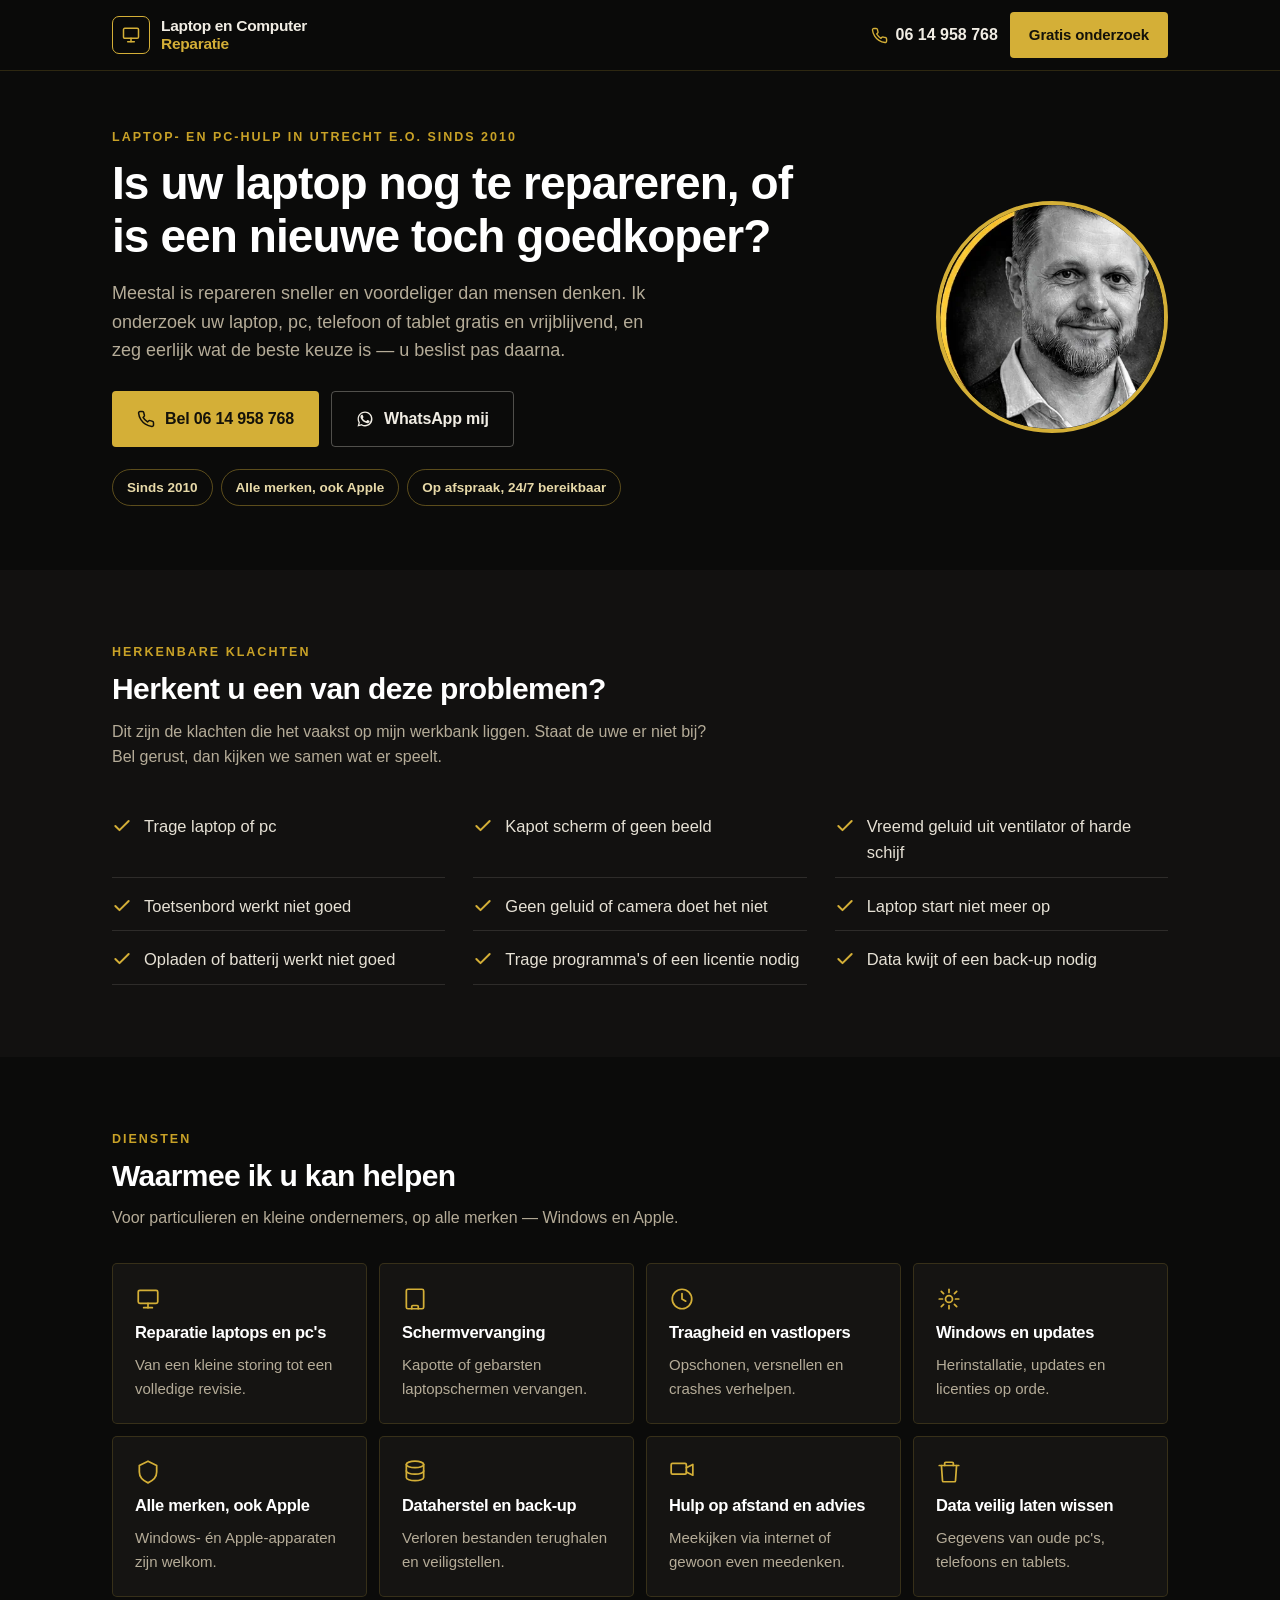
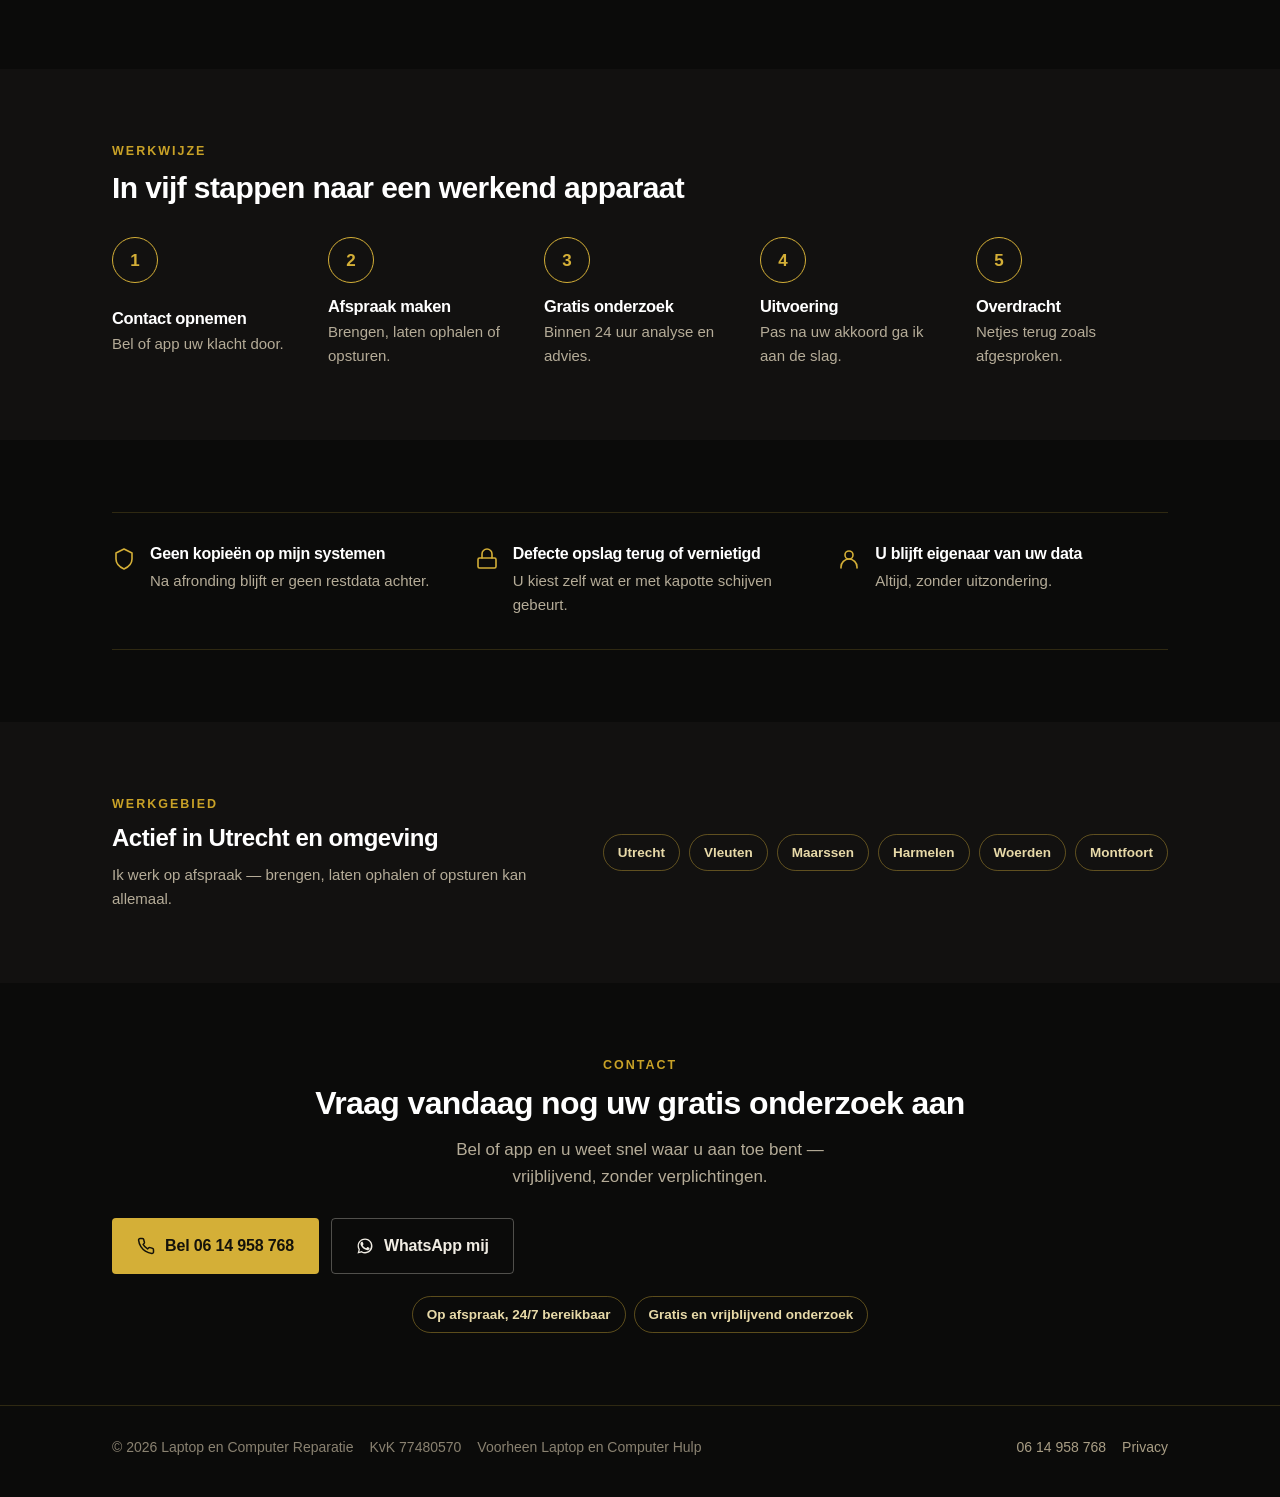
==== index.html @ bbdaa672 "Eerste versie website laptopencomputerreparatie.nl" ====
<!doctype html>
<html lang="nl">
<head>
<meta charset="utf-8">
<meta name="viewport" content="width=device-width, initial-scale=1">

<title>Laptop en Computer Reparatie | Utrecht e.o. — gratis onderzoek</title>
<meta name="description" content="Laptop- en pc-reparatie in Utrecht, Vleuten, Maarssen, Harmelen, Woerden en Montfoort. Gratis en vrijblijvend onderzoek, eerlijk advies vooraf. Alle merken, ook Apple. Sinds 2010. Bel of app 06 14 958 768.">
<link rel="canonical" href="https://laptopencomputerreparatie.nl/">
<meta name="robots" content="index, follow">
<meta name="theme-color" content="#0b0b0a">

<meta property="og:type" content="website">
<meta property="og:locale" content="nl_NL">
<meta property="og:site_name" content="Laptop en Computer Reparatie">
<meta property="og:title" content="Laptop en Computer Reparatie — Utrecht en omgeving">
<meta property="og:description" content="Is uw laptop nog te repareren, of is een nieuwe toch goedkoper? Gratis en vrijblijvend onderzoek, eerlijk advies vooraf. Bel of app 06 14 958 768.">
<meta property="og:url" content="https://laptopencomputerreparatie.nl/">
<meta property="og:image" content="https://laptopencomputerreparatie.nl/assets/og-image.jpg">
<meta property="og:image:width" content="1200">
<meta property="og:image:height" content="630">
<meta name="twitter:card" content="summary_large_image">

<link rel="icon" href="/assets/favicon.svg" type="image/svg+xml">
<link rel="apple-touch-icon" href="/assets/apple-touch-icon.png">
<link rel="stylesheet" href="/css/style.css">
</head>
<body>

<a class="skip" href="#main">Naar de inhoud</a>

<header class="site-header">
  <div class="wrap">
    <a class="brand" href="/" aria-label="Laptop en Computer Reparatie, naar begin van de pagina">
      <span class="brand__mark" aria-hidden="true">
        <svg width="20" height="20" viewBox="0 0 24 24" fill="none" stroke="#d4af37" stroke-width="1.8" stroke-linecap="round" stroke-linejoin="round"><rect x="3" y="4" width="18" height="12" rx="1.5"/><path d="M8 20h8"/><path d="M12 16v4"/></svg>
      </span>
      <span class="brand__name">Laptop en Computer<span>Reparatie</span></span>
    </a>

    <div class="header-actions">
      <a class="header-phone" href="tel:+31614958768">
        <svg width="17" height="17" viewBox="0 0 24 24" fill="none" stroke="#d4af37" stroke-width="2" stroke-linecap="round" stroke-linejoin="round" aria-hidden="true"><path d="M22 16.92v3a2 2 0 0 1-2.18 2 19.79 19.79 0 0 1-8.63-3.07 19.5 19.5 0 0 1-6-6 19.79 19.79 0 0 1-3.07-8.67A2 2 0 0 1 4.11 2h3a2 2 0 0 1 2 1.72c.127.96.361 1.903.7 2.81a2 2 0 0 1-.45 2.11L8.09 9.91a16 16 0 0 0 6 6l1.27-1.27a2 2 0 0 1 2.11-.45c.907.339 1.85.573 2.81.7A2 2 0 0 1 22 16.92z"/></svg>
        06 14 958 768
      </a>
      <a class="btn btn--primary header-cta" href="#contact">Gratis onderzoek</a>
    </div>
  </div>
</header>

<main id="main">

  <!-- HERO -->
  <section class="hero">
    <div class="wrap hero__inner">
      <div class="hero__media">
        <picture>
          <source srcset="/assets/portret.webp" type="image/webp">
          <img class="hero__portrait" src="/assets/portret.jpg" width="232" height="232"
               alt="Murtic, eigenaar van Laptop en Computer Reparatie" loading="eager" decoding="async">
        </picture>
      </div>

      <div class="hero__text">
        <span class="eyebrow">Laptop- en pc-hulp in Utrecht e.o. sinds 2010</span>
        <h1>Is uw laptop nog te repareren, of is een nieuwe toch goedkoper?</h1>
        <p class="hero__lead">
          Meestal is repareren sneller en voordeliger dan mensen denken. Ik onderzoek uw laptop, pc,
          telefoon of tablet gratis en vrijblijvend, en zeg eerlijk wat de beste keuze is — u beslist
          pas daarna.
        </p>

        <div class="hero__actions">
          <a class="btn btn--primary" href="tel:+31614958768">
            <svg width="18" height="18" viewBox="0 0 24 24" fill="none" stroke="#14120a" stroke-width="2" stroke-linecap="round" stroke-linejoin="round" aria-hidden="true"><path d="M22 16.92v3a2 2 0 0 1-2.18 2 19.79 19.79 0 0 1-8.63-3.07 19.5 19.5 0 0 1-6-6 19.79 19.79 0 0 1-3.07-8.67A2 2 0 0 1 4.11 2h3a2 2 0 0 1 2 1.72c.127.96.361 1.903.7 2.81a2 2 0 0 1-.45 2.11L8.09 9.91a16 16 0 0 0 6 6l1.27-1.27a2 2 0 0 1 2.11-.45c.907.339 1.85.573 2.81.7A2 2 0 0 1 22 16.92z"/></svg>
            Bel 06 14 958 768
          </a>
          <a class="btn btn--ghost" href="https://wa.me/31614958768?text=Hallo%2C%20ik%20heb%20een%20vraag%20over%20mijn%20laptop%20of%20pc." rel="noopener">
            <svg width="18" height="18" viewBox="0 0 24 24" fill="currentColor" aria-hidden="true"><path d="M17.47 14.38c-.3-.15-1.76-.87-2.03-.97-.27-.1-.47-.15-.67.15-.2.3-.77.97-.94 1.17-.17.2-.35.22-.65.07-.3-.15-1.26-.46-2.4-1.48-.89-.79-1.49-1.77-1.66-2.07-.17-.3-.02-.46.13-.61.14-.13.3-.35.45-.52.15-.17.2-.3.3-.5.1-.2.05-.37-.02-.52-.08-.15-.67-1.61-.92-2.21-.24-.58-.49-.5-.67-.51h-.57c-.2 0-.52.07-.8.37-.27.3-1.04 1.02-1.04 2.48s1.07 2.88 1.22 3.08c.15.2 2.1 3.2 5.08 4.49.71.3 1.26.49 1.69.63.71.22 1.36.19 1.87.12.57-.09 1.76-.72 2.01-1.41.25-.7.25-1.29.17-1.41-.07-.13-.27-.2-.57-.35z"/><path d="M12.04 2C6.58 2 2.13 6.45 2.13 11.91c0 1.75.46 3.45 1.32 4.95L2 22l5.25-1.38a9.87 9.87 0 0 0 4.79 1.22h.01c5.46 0 9.91-4.45 9.91-9.91C21.96 6.45 17.5 2 12.04 2zm0 18.03h-.01a8.2 8.2 0 0 1-4.18-1.15l-.3-.18-3.11.82.83-3.04-.2-.31a8.17 8.17 0 0 1-1.26-4.36c0-4.54 3.7-8.23 8.24-8.23a8.23 8.23 0 0 1 0 16.45z"/></svg>
            WhatsApp mij
          </a>
        </div>

        <div class="badges">
          <span class="pill">Sinds 2010</span>
          <span class="pill">Alle merken, ook Apple</span>
          <span class="pill">Op afspraak, 24/7 bereikbaar</span>
        </div>
      </div>
    </div>
  </section>

  <!-- KLACHTEN -->
  <section class="section section--alt" id="klachten">
    <div class="wrap">
      <div class="section-head">
        <span class="eyebrow">Herkenbare klachten</span>
        <h2>Herkent u een van deze problemen?</h2>
        <p>Dit zijn de klachten die het vaakst op mijn werkbank liggen. Staat de uwe er niet bij? Bel gerust, dan kijken we samen wat er speelt.</p>
      </div>

      <ul class="checklist">
        <li><svg width="20" height="20" viewBox="0 0 24 24" fill="none" stroke="currentColor" stroke-width="2.4" stroke-linecap="round" stroke-linejoin="round" aria-hidden="true"><polyline points="20 6 9 17 4 12"/></svg>Trage laptop of pc</li>
        <li><svg width="20" height="20" viewBox="0 0 24 24" fill="none" stroke="currentColor" stroke-width="2.4" stroke-linecap="round" stroke-linejoin="round" aria-hidden="true"><polyline points="20 6 9 17 4 12"/></svg>Kapot scherm of geen beeld</li>
        <li><svg width="20" height="20" viewBox="0 0 24 24" fill="none" stroke="currentColor" stroke-width="2.4" stroke-linecap="round" stroke-linejoin="round" aria-hidden="true"><polyline points="20 6 9 17 4 12"/></svg>Vreemd geluid uit ventilator of harde schijf</li>
        <li><svg width="20" height="20" viewBox="0 0 24 24" fill="none" stroke="currentColor" stroke-width="2.4" stroke-linecap="round" stroke-linejoin="round" aria-hidden="true"><polyline points="20 6 9 17 4 12"/></svg>Toetsenbord werkt niet goed</li>
        <li><svg width="20" height="20" viewBox="0 0 24 24" fill="none" stroke="currentColor" stroke-width="2.4" stroke-linecap="round" stroke-linejoin="round" aria-hidden="true"><polyline points="20 6 9 17 4 12"/></svg>Geen geluid of camera doet het niet</li>
        <li><svg width="20" height="20" viewBox="0 0 24 24" fill="none" stroke="currentColor" stroke-width="2.4" stroke-linecap="round" stroke-linejoin="round" aria-hidden="true"><polyline points="20 6 9 17 4 12"/></svg>Laptop start niet meer op</li>
        <li><svg width="20" height="20" viewBox="0 0 24 24" fill="none" stroke="currentColor" stroke-width="2.4" stroke-linecap="round" stroke-linejoin="round" aria-hidden="true"><polyline points="20 6 9 17 4 12"/></svg>Opladen of batterij werkt niet goed</li>
        <li><svg width="20" height="20" viewBox="0 0 24 24" fill="none" stroke="currentColor" stroke-width="2.4" stroke-linecap="round" stroke-linejoin="round" aria-hidden="true"><polyline points="20 6 9 17 4 12"/></svg>Trage programma's of een licentie nodig</li>
        <li><svg width="20" height="20" viewBox="0 0 24 24" fill="none" stroke="currentColor" stroke-width="2.4" stroke-linecap="round" stroke-linejoin="round" aria-hidden="true"><polyline points="20 6 9 17 4 12"/></svg>Data kwijt of een back-up nodig</li>
      </ul>
    </div>
  </section>

  <!-- DIENSTEN -->
  <section class="section" id="diensten">
    <div class="wrap">
      <div class="section-head">
        <span class="eyebrow">Diensten</span>
        <h2>Waarmee ik u kan helpen</h2>
        <p>Voor particulieren en kleine ondernemers, op alle merken — Windows en Apple.</p>
      </div>

      <div class="cards">
        <article class="card">
          <svg width="26" height="26" viewBox="0 0 24 24" fill="none" stroke="currentColor" stroke-width="1.6" stroke-linecap="round" stroke-linejoin="round" aria-hidden="true"><rect x="3" y="4" width="18" height="12" rx="1.5"/><path d="M8 20h8"/><path d="M12 16v4"/></svg>
          <h3>Reparatie laptops en pc's</h3>
          <p>Van een kleine storing tot een volledige revisie.</p>
        </article>

        <article class="card">
          <svg width="26" height="26" viewBox="0 0 24 24" fill="none" stroke="currentColor" stroke-width="1.6" stroke-linecap="round" stroke-linejoin="round" aria-hidden="true"><rect x="4" y="3" width="16" height="18" rx="1.5"/><path d="M9 21v-2a1 1 0 0 1 1-1h4a1 1 0 0 1 1 1v2"/></svg>
          <h3>Schermvervanging</h3>
          <p>Kapotte of gebarsten laptopschermen vervangen.</p>
        </article>

        <article class="card">
          <svg width="26" height="26" viewBox="0 0 24 24" fill="none" stroke="currentColor" stroke-width="1.6" stroke-linecap="round" stroke-linejoin="round" aria-hidden="true"><circle cx="12" cy="12" r="9"/><polyline points="12 7 12 12 15.5 14"/></svg>
          <h3>Traagheid en vastlopers</h3>
          <p>Opschonen, versnellen en crashes verhelpen.</p>
        </article>

        <article class="card">
          <svg width="26" height="26" viewBox="0 0 24 24" fill="none" stroke="currentColor" stroke-width="1.6" stroke-linecap="round" stroke-linejoin="round" aria-hidden="true"><path d="M12 3v3"/><path d="M12 18v3"/><path d="M4.9 4.9 7 7"/><path d="m17 17 2.1 2.1"/><path d="M3 12h3"/><path d="M18 12h3"/><path d="M4.9 19.1 7 17"/><path d="m17 7 2.1-2.1"/><circle cx="12" cy="12" r="3.2"/></svg>
          <h3>Windows en updates</h3>
          <p>Herinstallatie, updates en licenties op orde.</p>
        </article>

        <article class="card">
          <svg width="26" height="26" viewBox="0 0 24 24" fill="none" stroke="currentColor" stroke-width="1.6" stroke-linecap="round" stroke-linejoin="round" aria-hidden="true"><path d="M12 2l8 4v6c0 5-3.5 8-8 10-4.5-2-8-5-8-10V6l8-4z"/></svg>
          <h3>Alle merken, ook Apple</h3>
          <p>Windows- én Apple-apparaten zijn welkom.</p>
        </article>

        <article class="card">
          <svg width="26" height="26" viewBox="0 0 24 24" fill="none" stroke="currentColor" stroke-width="1.6" stroke-linecap="round" stroke-linejoin="round" aria-hidden="true"><ellipse cx="12" cy="5" rx="8" ry="3"/><path d="M4 5v6c0 1.66 3.58 3 8 3s8-1.34 8-3V5"/><path d="M4 11v6c0 1.66 3.58 3 8 3s8-1.34 8-3v-6"/></svg>
          <h3>Dataherstel en back-up</h3>
          <p>Verloren bestanden terughalen en veiligstellen.</p>
        </article>

        <article class="card">
          <svg width="26" height="26" viewBox="0 0 24 24" fill="none" stroke="currentColor" stroke-width="1.6" stroke-linecap="round" stroke-linejoin="round" aria-hidden="true"><rect x="2" y="4" width="14" height="10" rx="1.2"/><path d="m16 8 6-3v10l-6-3"/></svg>
          <h3>Hulp op afstand en advies</h3>
          <p>Meekijken via internet of gewoon even meedenken.</p>
        </article>

        <article class="card">
          <svg width="26" height="26" viewBox="0 0 24 24" fill="none" stroke="currentColor" stroke-width="1.6" stroke-linecap="round" stroke-linejoin="round" aria-hidden="true"><path d="M3 6h18"/><path d="M8 6V4a1 1 0 0 1 1-1h6a1 1 0 0 1 1 1v2"/><path d="m19 6-1 14a1 1 0 0 1-1 1H7a1 1 0 0 1-1-1L5 6"/></svg>
          <h3>Data veilig laten wissen</h3>
          <p>Gegevens van oude pc's, telefoons en tablets.</p>
        </article>
      </div>
    </div>
  </section>

  <!-- WERKWIJZE -->
  <section class="section section--alt" id="werkwijze">
    <div class="wrap">
      <div class="section-head">
        <span class="eyebrow">Werkwijze</span>
        <h2>In vijf stappen naar een werkend apparaat</h2>
      </div>

      <ol class="steps">
        <li><div><h3>Contact opnemen</h3><p>Bel of app uw klacht door.</p></div></li>
        <li><div><h3>Afspraak maken</h3><p>Brengen, laten ophalen of opsturen.</p></div></li>
        <li><div><h3>Gratis onderzoek</h3><p>Binnen 24 uur analyse en advies.</p></div></li>
        <li><div><h3>Uitvoering</h3><p>Pas na uw akkoord ga ik aan de slag.</p></div></li>
        <li><div><h3>Overdracht</h3><p>Netjes terug zoals afgesproken.</p></div></li>
      </ol>
    </div>
  </section>

  <!-- VERTROUWEN -->
  <section class="section" id="data">
    <div class="wrap">
      <div class="trust">
        <div class="trust__item">
          <svg width="24" height="24" viewBox="0 0 24 24" fill="none" stroke="currentColor" stroke-width="1.6" stroke-linecap="round" stroke-linejoin="round" aria-hidden="true"><path d="M12 2l8 4v6c0 5-3.5 8-8 10-4.5-2-8-5-8-10V6l8-4z"/></svg>
          <div>
            <h3>Geen kopieën op mijn systemen</h3>
            <p>Na afronding blijft er geen restdata achter.</p>
          </div>
        </div>

        <div class="trust__item">
          <svg width="24" height="24" viewBox="0 0 24 24" fill="none" stroke="currentColor" stroke-width="1.6" stroke-linecap="round" stroke-linejoin="round" aria-hidden="true"><rect x="3" y="11" width="18" height="10" rx="1.5"/><path d="M7 11V7a5 5 0 0 1 10 0v4"/></svg>
          <div>
            <h3>Defecte opslag terug of vernietigd</h3>
            <p>U kiest zelf wat er met kapotte schijven gebeurt.</p>
          </div>
        </div>

        <div class="trust__item">
          <svg width="24" height="24" viewBox="0 0 24 24" fill="none" stroke="currentColor" stroke-width="1.6" stroke-linecap="round" stroke-linejoin="round" aria-hidden="true"><circle cx="12" cy="8" r="4"/><path d="M4 21v-1a8 8 0 0 1 16 0v1"/></svg>
          <div>
            <h3>U blijft eigenaar van uw data</h3>
            <p>Altijd, zonder uitzondering.</p>
          </div>
        </div>
      </div>
    </div>
  </section>

  <!-- WERKGEBIED -->
  <section class="section section--alt" id="werkgebied">
    <div class="wrap area">
      <div class="area__text">
        <span class="eyebrow">Werkgebied</span>
        <h2 style="font-size:24px">Actief in Utrecht en omgeving</h2>
        <p class="area__note" style="margin-top:12px">Ik werk op afspraak — brengen, laten ophalen of opsturen kan allemaal.</p>
      </div>
      <div class="area__pills">
        <span class="pill">Utrecht</span>
        <span class="pill">Vleuten</span>
        <span class="pill">Maarssen</span>
        <span class="pill">Harmelen</span>
        <span class="pill">Woerden</span>
        <span class="pill">Montfoort</span>
      </div>
    </div>
  </section>

  <!-- CONTACT -->
  <section class="section contact" id="contact">
    <div class="wrap">
      <span class="eyebrow">Contact</span>
      <h2>Vraag vandaag nog uw gratis onderzoek aan</h2>
      <p>Bel of app en u weet snel waar u aan toe bent — vrijblijvend, zonder verplichtingen.</p>

      <div class="contact__actions">
        <a class="btn btn--primary" href="tel:+31614958768">
          <svg width="18" height="18" viewBox="0 0 24 24" fill="none" stroke="#14120a" stroke-width="2" stroke-linecap="round" stroke-linejoin="round" aria-hidden="true"><path d="M22 16.92v3a2 2 0 0 1-2.18 2 19.79 19.79 0 0 1-8.63-3.07 19.5 19.5 0 0 1-6-6 19.79 19.79 0 0 1-3.07-8.67A2 2 0 0 1 4.11 2h3a2 2 0 0 1 2 1.72c.127.96.361 1.903.7 2.81a2 2 0 0 1-.45 2.11L8.09 9.91a16 16 0 0 0 6 6l1.27-1.27a2 2 0 0 1 2.11-.45c.907.339 1.85.573 2.81.7A2 2 0 0 1 22 16.92z"/></svg>
          Bel 06 14 958 768
        </a>
        <a class="btn btn--ghost" href="https://wa.me/31614958768?text=Hallo%2C%20ik%20heb%20een%20vraag%20over%20mijn%20laptop%20of%20pc." rel="noopener">
          <svg width="18" height="18" viewBox="0 0 24 24" fill="currentColor" aria-hidden="true"><path d="M17.47 14.38c-.3-.15-1.76-.87-2.03-.97-.27-.1-.47-.15-.67.15-.2.3-.77.97-.94 1.17-.17.2-.35.22-.65.07-.3-.15-1.26-.46-2.4-1.48-.89-.79-1.49-1.77-1.66-2.07-.17-.3-.02-.46.13-.61.14-.13.3-.35.45-.52.15-.17.2-.3.3-.5.1-.2.05-.37-.02-.52-.08-.15-.67-1.61-.92-2.21-.24-.58-.49-.5-.67-.51h-.57c-.2 0-.52.07-.8.37-.27.3-1.04 1.02-1.04 2.48s1.07 2.88 1.22 3.08c.15.2 2.1 3.2 5.08 4.49.71.3 1.26.49 1.69.63.71.22 1.36.19 1.87.12.57-.09 1.76-.72 2.01-1.41.25-.7.25-1.29.17-1.41-.07-.13-.27-.2-.57-.35z"/><path d="M12.04 2C6.58 2 2.13 6.45 2.13 11.91c0 1.75.46 3.45 1.32 4.95L2 22l5.25-1.38a9.87 9.87 0 0 0 4.79 1.22h.01c5.46 0 9.91-4.45 9.91-9.91C21.96 6.45 17.5 2 12.04 2zm0 18.03h-.01a8.2 8.2 0 0 1-4.18-1.15l-.3-.18-3.11.82.83-3.04-.2-.31a8.17 8.17 0 0 1-1.26-4.36c0-4.54 3.7-8.23 8.24-8.23a8.23 8.23 0 0 1 0 16.45z"/></svg>
          WhatsApp mij
        </a>
      </div>

      <div class="badges">
        <span class="pill">Op afspraak, 24/7 bereikbaar</span>
        <span class="pill">Gratis en vrijblijvend onderzoek</span>
      </div>
    </div>
  </section>

</main>

<footer class="site-footer">
  <div class="wrap">
    <div class="site-footer__legal">
      <span>&copy; <span id="jaar">2026</span> Laptop en Computer Reparatie</span>
      <span>KvK 77480570</span>
      <span>Voorheen Laptop en Computer Hulp</span>
    </div>
    <div class="site-footer__legal">
      <a href="tel:+31614958768">06 14 958 768</a>
      <a href="/privacy.html">Privacy</a>
    </div>
  </div>
</footer>

<script type="application/ld+json">
{
  "@context": "https://schema.org",
  "@type": "LocalBusiness",
  "@id": "https://laptopencomputerreparatie.nl/#business",
  "name": "Laptop en Computer Reparatie",
  "alternateName": "Laptop en Computer Hulp",
  "description": "Reparatie van laptops, pc's, telefoons en tablets in Utrecht en omgeving. Gratis en vrijblijvend onderzoek met eerlijk advies vooraf. Alle merken, ook Apple.",
  "url": "https://laptopencomputerreparatie.nl/",
  "telephone": "+31614958768",
  "image": "https://laptopencomputerreparatie.nl/assets/og-image.jpg",
  "foundingDate": "2010",
  "priceRange": "$$",
  "address": {
    "@type": "PostalAddress",
    "addressLocality": "Vleuten",
    "addressRegion": "Utrecht",
    "addressCountry": "NL"
  },
  "areaServed": [
    { "@type": "City", "name": "Utrecht" },
    { "@type": "City", "name": "Vleuten" },
    { "@type": "City", "name": "Maarssen" },
    { "@type": "City", "name": "Harmelen" },
    { "@type": "City", "name": "Woerden" },
    { "@type": "City", "name": "Montfoort" }
  ],
  "openingHoursSpecification": [{
    "@type": "OpeningHoursSpecification",
    "dayOfWeek": ["Monday","Tuesday","Wednesday","Thursday","Friday","Saturday","Sunday"],
    "opens": "00:00",
    "closes": "23:59",
    "description": "Telefonisch 24/7 bereikbaar, reparaties op afspraak"
  }],
  "makesOffer": [
    { "@type": "Offer", "itemOffered": { "@type": "Service", "name": "Laptop- en pc-reparatie" } },
    { "@type": "Offer", "itemOffered": { "@type": "Service", "name": "Schermvervanging" } },
    { "@type": "Offer", "itemOffered": { "@type": "Service", "name": "Dataherstel en back-up" } },
    { "@type": "Offer", "itemOffered": { "@type": "Service", "name": "Windows herinstallatie en updates" } },
    { "@type": "Offer", "itemOffered": { "@type": "Service", "name": "Hulp op afstand" } }
  ]
}
</script>

<script>
  document.getElementById('jaar').textContent = new Date().getFullYear();
</script>

</body>
</html>
---- css/style.css ----
/* Laptop en Computer Reparatie — stylesheet
   Kleuren en typografie volgen het goedgekeurde ontwerp (zwart/goud).
   Geen externe bestanden: lettertypen komen van het besturingssysteem. */

:root {
  --bg: #0b0b0a;
  --bg-alt: #121110;
  --card: #151412;
  --gold: #d4af37;
  --gold-soft: #e2c25a;
  --gold-dim: #c9a227;
  --text: #f1ede4;
  --muted: #b5ac98;
  --line: rgba(212, 175, 55, 0.18);
  --line-soft: rgba(241, 237, 228, 0.12);

  --font-head: "Segoe UI", -apple-system, BlinkMacSystemFont, Roboto, "Helvetica Neue", Arial, sans-serif;
  --font-body: "Segoe UI", -apple-system, BlinkMacSystemFont, Roboto, "Helvetica Neue", Arial, sans-serif;

  --wrap: 1120px;
  --gutter: 20px;
}

* { box-sizing: border-box; }

html { scroll-behavior: smooth; }

@media (prefers-reduced-motion: reduce) {
  html { scroll-behavior: auto; }
  *, *::before, *::after { animation-duration: .01ms !important; transition-duration: .01ms !important; }
}

body {
  margin: 0;
  background: var(--bg);
  color: var(--text);
  font-family: var(--font-body);
  font-size: 17px;
  line-height: 1.6;
  -webkit-font-smoothing: antialiased;
  text-rendering: optimizeLegibility;
}

h1, h2, h3 {
  font-family: var(--font-head);
  margin: 0;
  line-height: 1.15;
  letter-spacing: -0.02em;
  font-weight: 700;
  color: #fff;
  text-wrap: balance;
}

p { margin: 0; }
img { max-width: 100%; display: block; }

a { color: var(--gold-soft); text-decoration: none; }
a:hover { color: var(--gold); text-decoration: underline; }

:focus-visible {
  outline: 3px solid var(--gold-soft);
  outline-offset: 3px;
  border-radius: 2px;
}

.skip {
  position: absolute;
  left: -9999px;
  top: 0;
  background: var(--gold);
  color: #14120a;
  padding: 12px 20px;
  font-weight: 700;
  z-index: 100;
}
.skip:focus { left: 0; text-decoration: none; }

.wrap {
  width: 100%;
  max-width: var(--wrap);
  margin: 0 auto;
  padding: 0 var(--gutter);
}

.section { padding: 56px 0; }
.section--alt { background: var(--bg-alt); }

.eyebrow {
  font-size: 12.5px;
  font-weight: 700;
  letter-spacing: 0.16em;
  text-transform: uppercase;
  color: var(--gold-dim);
  margin: 0 0 10px;
  display: block;
}

.section-head { max-width: 620px; margin-bottom: 32px; }
.section-head h2 { font-size: 26px; }
.section-head p { color: var(--muted); margin-top: 12px; font-size: 16px; }

/* ---------- Buttons ---------- */

.btn {
  display: inline-flex;
  align-items: center;
  justify-content: center;
  gap: 10px;
  min-height: 52px;
  padding: 14px 24px;
  border-radius: 4px;
  font-family: var(--font-head);
  font-weight: 700;
  font-size: 16px;
  letter-spacing: -0.01em;
  border: 1.5px solid transparent;
  cursor: pointer;
  transition: background-color .15s ease, border-color .15s ease, color .15s ease;
  text-align: center;
}
.btn:hover { text-decoration: none; }

.btn--primary { background: var(--gold); color: #14120a; }
.btn--primary:hover { background: var(--gold-soft); color: #14120a; }

.btn--ghost { background: transparent; color: var(--text); border-color: rgba(241, 237, 228, 0.3); }
.btn--ghost:hover { border-color: var(--gold); color: var(--gold-soft); }

.btn svg { flex-shrink: 0; }

/* ---------- Header ---------- */

.site-header {
  position: sticky;
  top: 0;
  z-index: 20;
  background: rgba(11, 11, 10, 0.94);
  backdrop-filter: blur(8px);
  -webkit-backdrop-filter: blur(8px);
  border-bottom: 1px solid var(--line);
}

.site-header .wrap {
  display: flex;
  align-items: center;
  justify-content: space-between;
  gap: 16px;
  padding-top: 12px;
  padding-bottom: 12px;
}

.brand { display: flex; align-items: center; gap: 11px; min-width: 0; }
.brand:hover { text-decoration: none; }

.brand__mark {
  width: 38px;
  height: 38px;
  border-radius: 7px;
  border: 1.5px solid var(--gold);
  display: grid;
  place-items: center;
  flex-shrink: 0;
}

.brand__name {
  font-family: var(--font-head);
  font-weight: 700;
  font-size: 15.5px;
  line-height: 1.15;
  color: var(--text);
  letter-spacing: -0.02em;
}
.brand__name span { color: var(--gold); display: block; }

.header-actions { display: flex; align-items: center; gap: 12px; }

.header-phone {
  display: none;
  align-items: center;
  gap: 8px;
  font-family: var(--font-head);
  font-weight: 700;
  font-size: 16px;
  color: var(--text);
  white-space: nowrap;
}
.header-phone:hover { color: var(--gold-soft); text-decoration: none; }

.header-cta { display: inline-flex; min-height: 44px; padding: 10px 18px; font-size: 15px; }

/* ---------- Hero ---------- */

.hero { padding: 40px 0 48px; }
.hero__inner { display: flex; flex-direction: column; gap: 28px; }

.hero__portrait {
  width: 132px;
  height: 132px;
  border-radius: 50%;
  border: 3px solid var(--gold);
  object-fit: cover;
  background: #000;
}

.hero h1 { font-size: 30px; margin-bottom: 16px; }
.hero__lead { color: var(--muted); font-size: 17px; max-width: 54ch; }

.hero__actions {
  display: flex;
  flex-direction: column;
  gap: 12px;
  margin-top: 26px;
}

.badges { display: flex; flex-wrap: wrap; gap: 8px; margin-top: 22px; }

.pill {
  display: inline-flex;
  align-items: center;
  gap: 7px;
  padding: 7px 14px;
  border-radius: 999px;
  border: 1px solid rgba(212, 175, 55, 0.4);
  font-size: 13.5px;
  font-weight: 600;
  color: #e7d9a8;
  white-space: nowrap;
}

/* ---------- Checklist ---------- */

.checklist {
  list-style: none;
  margin: 0;
  padding: 0;
  display: grid;
  gap: 4px;
  grid-template-columns: 1fr;
}

.checklist li {
  display: flex;
  align-items: flex-start;
  gap: 12px;
  padding: 11px 0;
  font-size: 16.5px;
  color: #e6e1d5;
  border-bottom: 1px solid var(--line-soft);
}
.checklist li:last-child { border-bottom: 0; }
.checklist svg { flex-shrink: 0; margin-top: 3px; color: var(--gold); }

/* ---------- Cards ---------- */

.cards {
  display: grid;
  grid-template-columns: 1fr;
  gap: 12px;
}

.card {
  background: var(--card);
  border: 1px solid var(--line);
  border-radius: 5px;
  padding: 22px;
  display: flex;
  flex-direction: column;
  gap: 11px;
}
.card svg { color: var(--gold); }
.card h3 { font-size: 16.5px; }
.card p { font-size: 15px; color: var(--muted); }

/* ---------- Stappen ---------- */

.steps {
  list-style: none;
  counter-reset: step;
  margin: 0;
  padding: 0;
  display: grid;
  grid-template-columns: 1fr;
  gap: 22px;
}

.steps li {
  display: grid;
  grid-template-columns: 44px 1fr;
  gap: 16px;
  align-items: start;
}

.steps li::before {
  counter-increment: step;
  content: counter(step);
  width: 44px;
  height: 44px;
  border-radius: 50%;
  border: 1.5px solid var(--gold);
  color: var(--gold);
  font-family: var(--font-head);
  font-weight: 700;
  font-size: 17px;
  display: grid;
  place-items: center;
}

.steps h3 { font-size: 16.5px; margin-bottom: 4px; }
.steps p { font-size: 15px; color: var(--muted); }

/* ---------- Vertrouwen ---------- */

.trust {
  border-top: 1px solid var(--line);
  border-bottom: 1px solid var(--line);
  padding: 32px 0;
  display: grid;
  grid-template-columns: 1fr;
  gap: 26px;
}

.trust__item { display: flex; gap: 14px; align-items: flex-start; }
.trust__item svg { flex-shrink: 0; color: var(--gold); margin-top: 2px; }
.trust__item h3 { font-size: 16px; margin-bottom: 5px; }
.trust__item p { font-size: 15px; color: var(--muted); }

/* ---------- Werkgebied ---------- */

.area { display: flex; flex-direction: column; gap: 22px; }
.area__pills { display: flex; flex-wrap: wrap; gap: 9px; }
.area__note { color: var(--muted); font-size: 15px; }

/* ---------- Contact ---------- */

.contact { text-align: center; }
.contact h2 { font-size: 27px; margin-bottom: 14px; }
.contact p { color: var(--muted); margin: 0 auto; max-width: 46ch; }

.contact__actions {
  display: flex;
  flex-direction: column;
  gap: 12px;
  margin: 28px 0 22px;
}

.contact .badges { justify-content: center; }

/* ---------- Footer ---------- */

.site-footer {
  border-top: 1px solid var(--line);
  padding: 26px 0 34px;
  font-size: 14px;
  color: #8a8271;
}

.site-footer .wrap { display: flex; flex-direction: column; gap: 10px; }
.site-footer a { color: #a99e85; display: inline-block; padding: 4px 0; }
.site-footer a:hover { color: var(--gold-soft); }
.site-footer__legal { display: flex; flex-wrap: wrap; align-items: center; gap: 2px 16px; }

/* ---------- Tekstpagina's (privacy, 404) ---------- */

.prose { max-width: 68ch; padding: 48px 0 64px; }
.prose h1 { font-size: 28px; margin-bottom: 20px; }
.prose h2 { font-size: 19px; margin: 32px 0 10px; }
.prose p, .prose li { color: var(--muted); font-size: 16px; }
.prose ul { padding-left: 20px; }
.prose li { margin-bottom: 6px; }

/* ---------- Responsive ---------- */

@media (min-width: 560px) {
  .hero__actions, .contact__actions { flex-direction: row; flex-wrap: wrap; }
  .hero__actions .btn, .contact__actions .btn { flex: 0 0 auto; }
  .checklist { grid-template-columns: repeat(2, minmax(0, 1fr)); column-gap: 28px; }
  .cards { grid-template-columns: repeat(2, minmax(0, 1fr)); }
}

@media (min-width: 720px) {
  :root { --gutter: 32px; }
  body { font-size: 17px; }
  .section { padding: 72px 0; }
  .hero { padding: 56px 0 64px; }
  .hero h1 { font-size: 40px; }
  .hero__lead { font-size: 18px; }
  .section-head h2 { font-size: 30px; }
  .contact h2 { font-size: 32px; }
  .header-phone { display: inline-flex; }
  .trust { grid-template-columns: repeat(3, minmax(0, 1fr)); gap: 32px; }
  .steps { grid-template-columns: repeat(2, minmax(0, 1fr)); gap: 28px 32px; }
  .site-footer .wrap { flex-direction: row; justify-content: space-between; align-items: center; }
  .area { flex-direction: row; align-items: center; justify-content: space-between; gap: 40px; }
  .area__text { max-width: 420px; }
}

@media (min-width: 980px) {
  .hero__inner {
    flex-direction: row-reverse;
    align-items: center;
    gap: 56px;
  }
  .hero__media { flex: 0 0 auto; }
  .hero__portrait { width: 232px; height: 232px; border-width: 4px; }
  .hero h1 { font-size: 46px; }
  .checklist { grid-template-columns: repeat(3, minmax(0, 1fr)); }
  .cards { grid-template-columns: repeat(4, minmax(0, 1fr)); }
  .steps { grid-template-columns: repeat(5, minmax(0, 1fr)); gap: 24px; }
  .steps li { grid-template-columns: 1fr; gap: 14px; }
}

/* ---------- Print ---------- */

@media print {
  .site-header, .hero__actions, .contact__actions, .skip { display: none; }
  body { background: #fff; color: #000; }
  h1, h2, h3 { color: #000; }
}
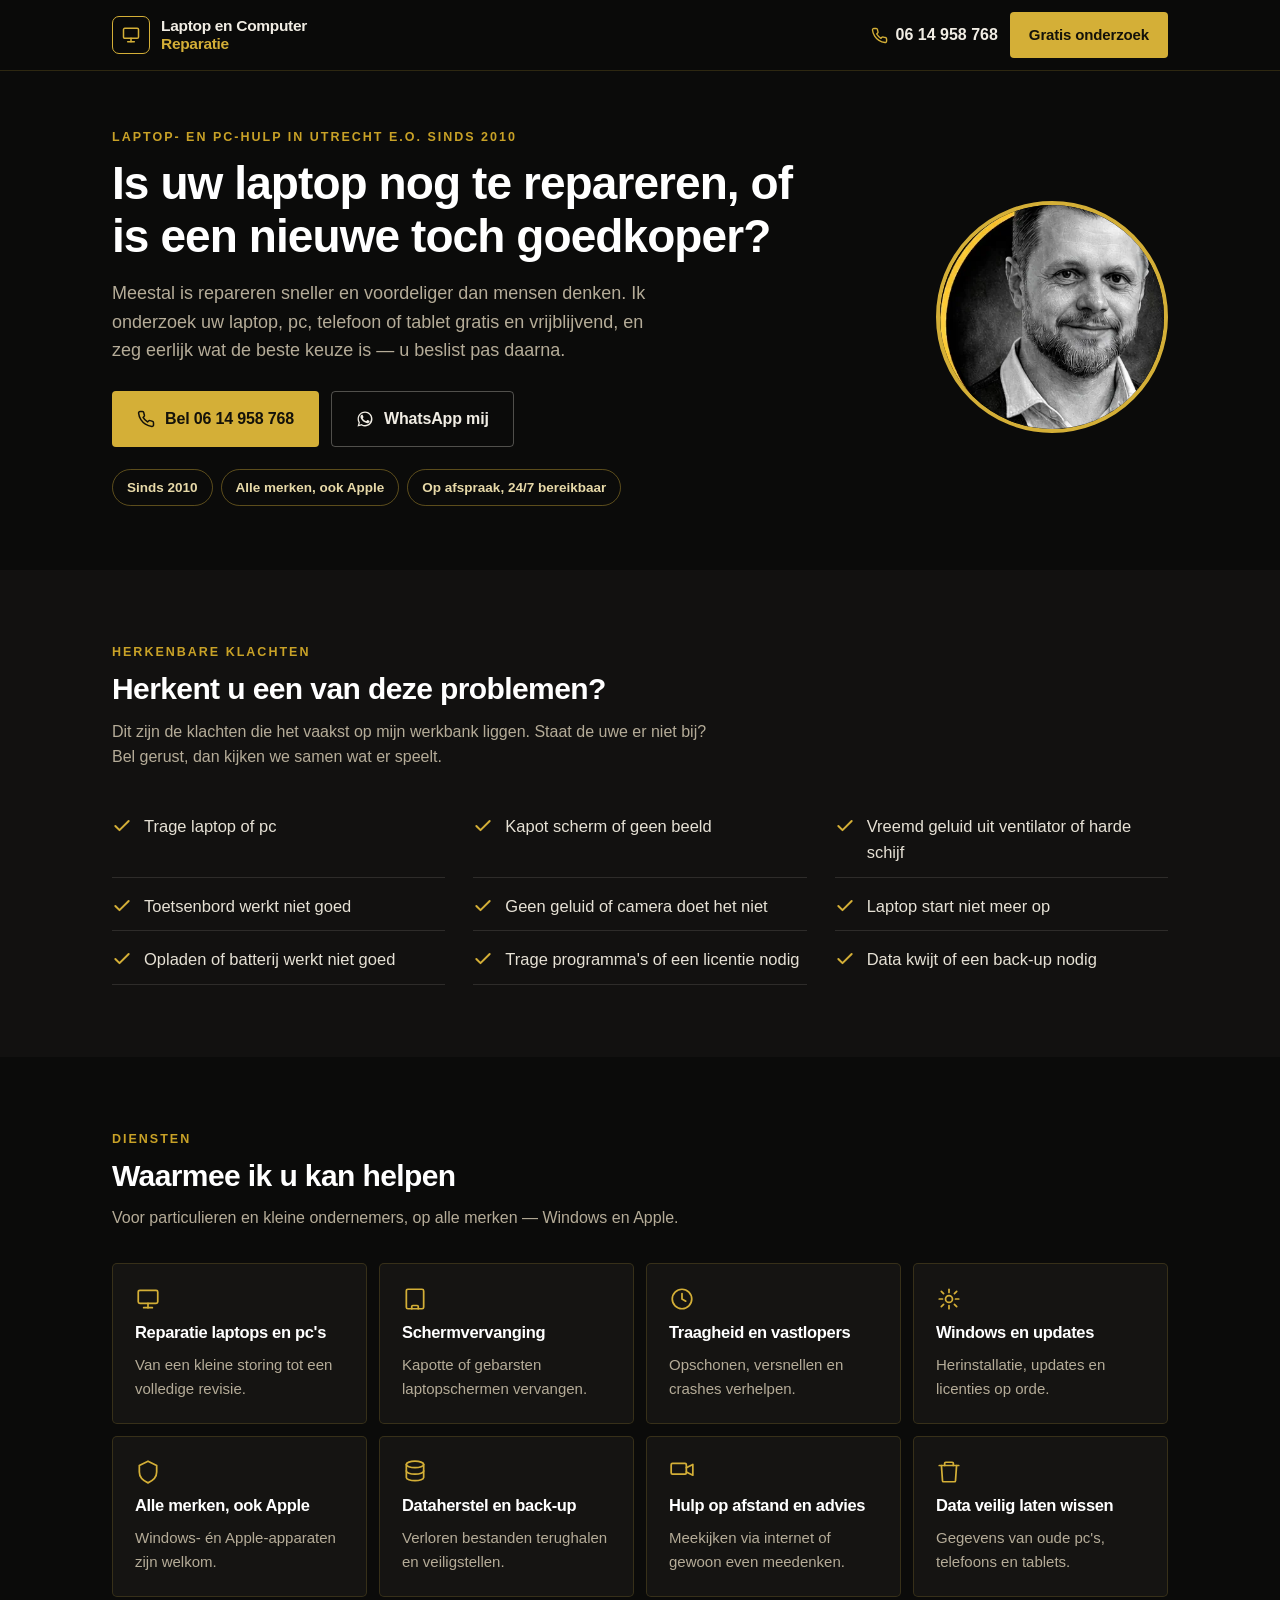
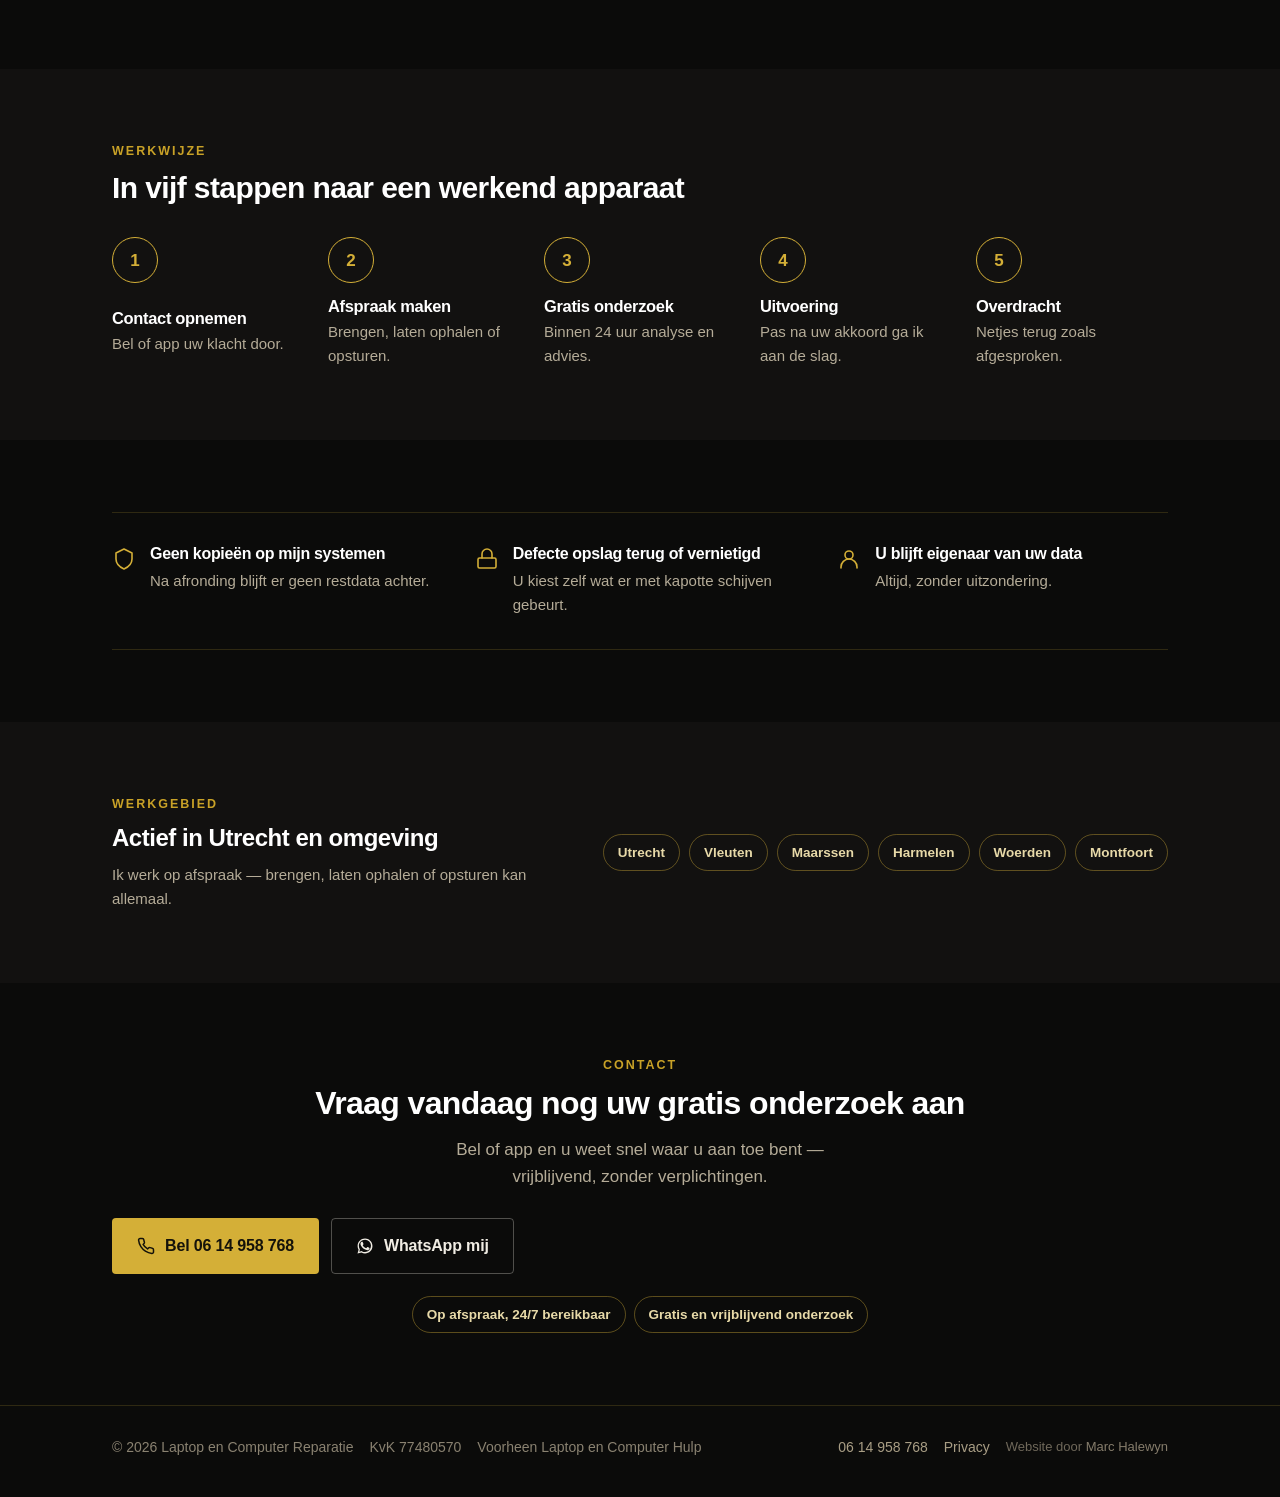
==== commit c3912de9: "Footercredit toegevoegd en onderhoudsafspraken vastgelegd" ====
--- a/index.html
+++ b/index.html
@@ -279,6 +279,7 @@
     <div class="site-footer__legal">
       <a href="tel:+31614958768">06 14 958 768</a>
       <a href="/privacy.html">Privacy</a>
+      <span class="credit">Website door <a href="https://agilehalewyn.com/" target="_blank" rel="noopener">Marc Halewyn</a></span>
     </div>
   </div>
 </footer>
--- a/css/style.css
+++ b/css/style.css
@@ -358,6 +358,9 @@
 .site-footer a { color: #a99e85; display: inline-block; padding: 4px 0; }
 .site-footer a:hover { color: var(--gold-soft); }
 .site-footer__legal { display: flex; flex-wrap: wrap; align-items: center; gap: 2px 16px; }
+.site-footer .credit { color: #6f685a; font-size: 13px; }
+.site-footer .credit a { color: #857c6b; padding: 0; }
+.site-footer .credit a:hover { color: var(--gold-soft); }
 
 /* ---------- Tekstpagina's (privacy, 404) ---------- */
 
